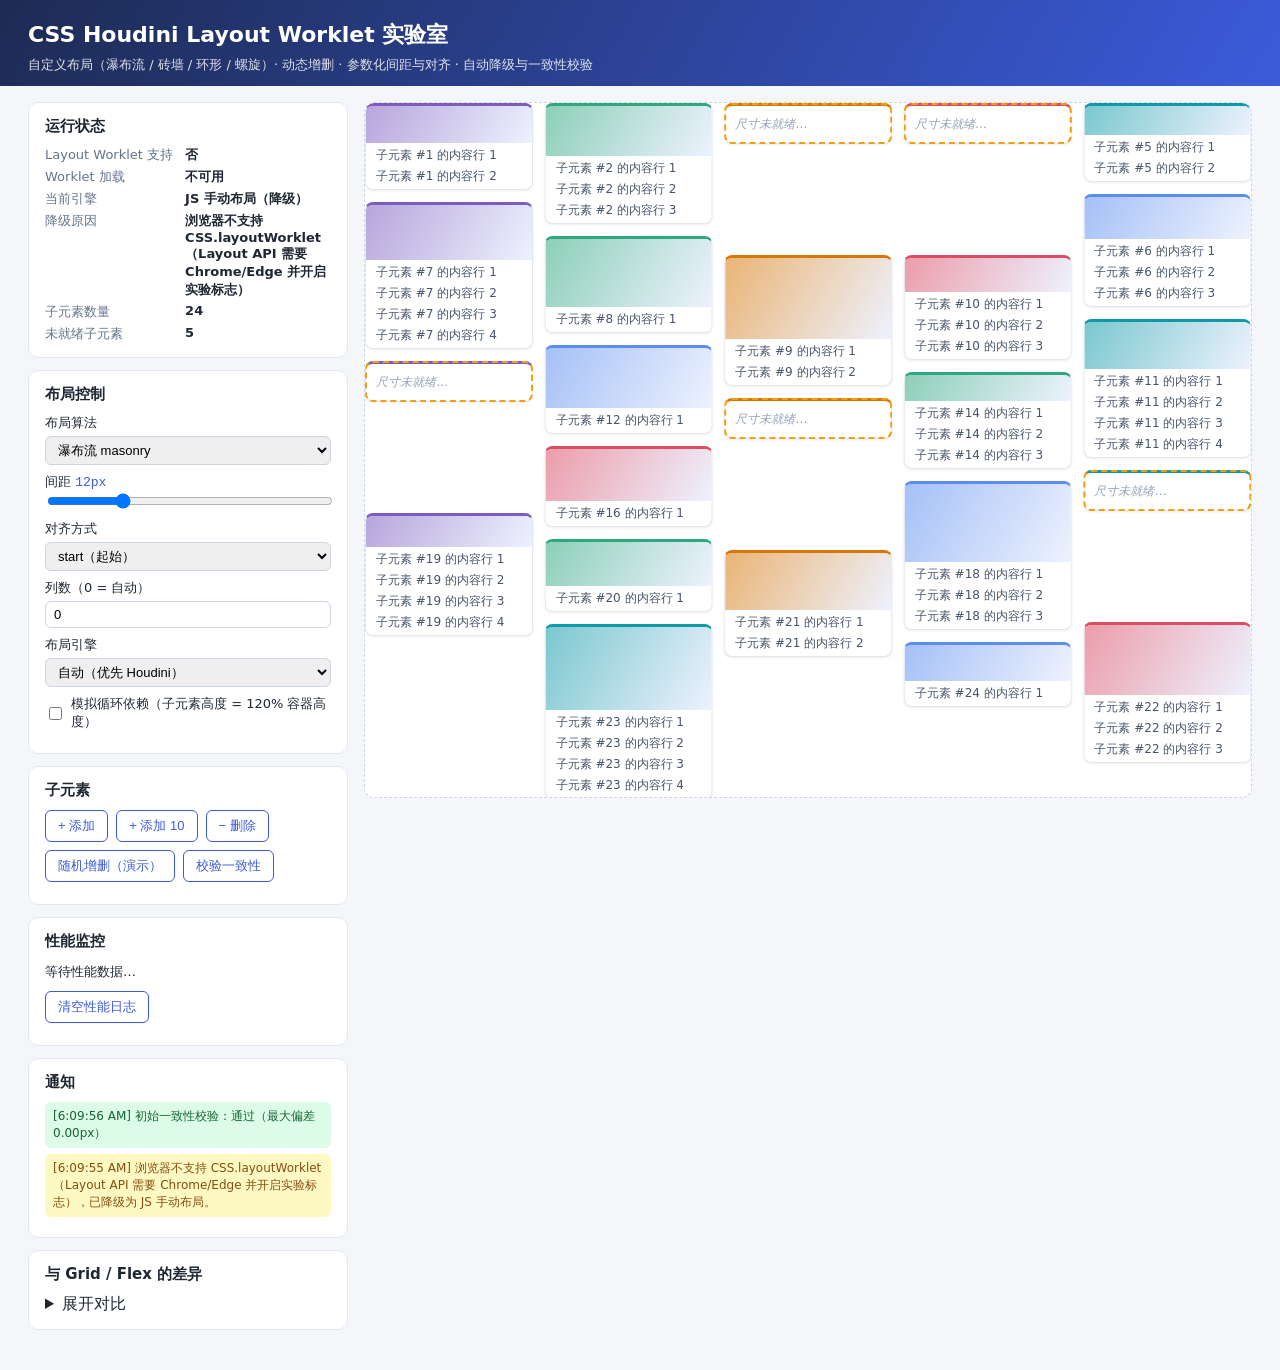
==== index.html @ 1658e97b "codex: 生成代码" ====
<!doctype html>
<html lang="zh-CN">
<head>
<meta charset="utf-8">
<meta name="viewport" content="width=device-width, initial-scale=1">
<title>CSS Houdini Layout Worklet 实验室</title>
<link rel="stylesheet" href="styles.css">
</head>
<body>
<header class="site-header">
  <h1>CSS Houdini Layout Worklet 实验室</h1>
  <p>自定义布局（瀑布流 / 砖墙 / 环形 / 螺旋）· 动态增删 · 参数化间距与对齐 · 自动降级与一致性校验</p>
</header>

<main class="layout">
  <aside class="panel">
    <section class="card">
      <h2>运行状态</h2>
      <dl id="status-list" class="status-list"></dl>
    </section>

    <section class="card">
      <h2>布局控制</h2>
      <label>布局算法
        <select id="ctl-mode">
          <option value="masonry">瀑布流 masonry</option>
          <option value="brick">砖墙 brick</option>
          <option value="ring">环形 ring</option>
          <option value="spiral">螺旋 spiral</option>
        </select>
      </label>
      <label>间距 <span id="ctl-gap-value" class="mono">12px</span>
        <input id="ctl-gap" type="range" min="0" max="48" step="2" value="12">
      </label>
      <label>对齐方式
        <select id="ctl-align">
          <option value="start">start（起始）</option>
          <option value="center">center（居中）</option>
          <option value="end">end（末尾）</option>
        </select>
      </label>
      <label>列数（0 = 自动）
        <input id="ctl-columns" type="number" min="0" max="8" step="1" value="0">
      </label>
      <label>布局引擎
        <select id="ctl-engine">
          <option value="auto">自动（优先 Houdini）</option>
          <option value="houdini">强制 Houdini Worklet</option>
          <option value="fallback">强制 JS 降级</option>
        </select>
      </label>
      <label class="checkbox">
        <input id="ctl-cycle" type="checkbox"> 模拟循环依赖（子元素高度 = 120% 容器高度）
      </label>
    </section>

    <section class="card">
      <h2>子元素</h2>
      <div class="btn-row">
        <button id="btn-add">+ 添加</button>
        <button id="btn-add10">+ 添加 10</button>
        <button id="btn-remove">− 删除</button>
      </div>
      <div class="btn-row">
        <button id="btn-churn">随机增删（演示）</button>
        <button id="btn-verify">校验一致性</button>
      </div>
    </section>

    <section class="card">
      <h2>性能监控</h2>
      <div id="perf-stats" class="perf">等待性能数据…</div>
      <div class="btn-row"><button id="btn-clear-metrics">清空性能日志</button></div>
    </section>

    <section class="card">
      <h2>通知</h2>
      <ul id="notices" class="notices"></ul>
    </section>

    <section class="card">
      <h2>与 Grid / Flex 的差异</h2>
      <details>
        <summary>展开对比</summary>
        <ul class="cmp">
          <li><b>表达能力</b>：Grid/Flex 是一维/二维规则流；环形、螺旋、最短列瀑布流无法用声明式 Grid/Flex 表达，Layout Worklet 可任意编程。</li>
          <li><b>瀑布流</b>：Grid 的 <code>masonry</code> 值长期停留在实验阶段；Flex 多列会按列填充而非按最短列。Worklet 直接实现"最短列优先"。</li>
          <li><b>性能</b>：Worklet 布局运行在浏览器布局管线内，无需 JS 测量-写回往返；降级引擎则需测量→计算→写 transform，多一次布局抖动。</li>
          <li><b>响应式</b>：Grid/Flex 用媒体查询；Worklet 在 <code>layout()</code> 内直接读取容器约束做条件布局（类容器查询）。</li>
          <li><b>兼容性</b>：Grid/Flex 全平台支持；Layout Worklet 目前仅 Chromium（需开启实验标志），生产环境必须降级。</li>
        </ul>
      </details>
    </section>
  </aside>

  <section class="stage">
    <div id="container" class="layout-container"></div>
  </section>
</main>

<script src="js/layout-algorithms.js"></script>
<script src="js/fallback.js"></script>
<script src="js/main.js"></script>
</body>
</html>
---- styles.css ----
/* ---------- 基础 ---------- */
* { box-sizing: border-box; }
body {
  margin: 0;
  font-family: "PingFang SC", "Microsoft YaHei", system-ui, sans-serif;
  background: #f4f6fa;
  color: #1f2733;
}
.site-header {
  padding: 20px 28px 12px;
  background: linear-gradient(120deg, #1d2b53, #3b5bdb);
  color: #fff;
}
.site-header h1 { margin: 0 0 6px; font-size: 22px; }
.site-header p { margin: 0; opacity: .85; font-size: 13px; }

.layout {
  display: grid;
  grid-template-columns: 320px 1fr;
  gap: 16px;
  padding: 16px 28px 40px;
  align-items: start;
}
.panel { display: flex; flex-direction: column; gap: 12px; }
.card {
  background: #fff;
  border: 1px solid #e2e8f0;
  border-radius: 10px;
  padding: 14px 16px;
}
.card h2 { margin: 0 0 10px; font-size: 15px; }
.card label { display: block; margin: 8px 0; font-size: 13px; }
.card select, .card input[type="number"] {
  width: 100%; margin-top: 4px; padding: 5px 8px;
  border: 1px solid #cbd5e1; border-radius: 6px; font-size: 13px;
}
.card input[type="range"] { width: 100%; }
.checkbox { display: flex !important; gap: 6px; align-items: center; }
.mono { font-family: ui-monospace, monospace; color: #3b5bdb; }

.status-list { display: grid; grid-template-columns: auto 1fr; gap: 4px 12px; margin: 0; font-size: 13px; }
.status-list dt { color: #64748b; }
.status-list dd { margin: 0; font-weight: 600; }

.btn-row { display: flex; gap: 8px; margin: 8px 0; flex-wrap: wrap; }
button {
  padding: 6px 12px; border: 1px solid #3b5bdb; border-radius: 6px;
  background: #fff; color: #3b5bdb; font-size: 13px; cursor: pointer;
}
button:hover { background: #3b5bdb; color: #fff; }

.perf { font-size: 13px; line-height: 1.7; }
.perf-warning { color: #b91c1c; font-weight: 600; }
.perf-ok { color: #15803d; }

.notices { list-style: none; margin: 0; padding: 0; font-size: 12px; max-height: 180px; overflow: auto; }
.notice { padding: 6px 8px; border-radius: 6px; margin-bottom: 6px; background: #f1f5f9; }
.notice.ok { background: #dcfce7; color: #166534; }
.notice.warn { background: #fef9c3; color: #854d0e; }
.notice.error { background: #fee2e2; color: #991b1b; }

/* ---------- 布局容器 ---------- */
.stage { min-width: 0; }
.layout-container {
  /* 布局参数：worklet 与降级引擎都从自定义属性读取，保证行为一致 */
  --layout-mode: masonry;
  --gap: 12;
  --align: start;
  --columns: 0;
  --row-height: 120;
  --item-size: 160;
  --estimated-height: 140;

  position: relative;
  display: block;
  background: #fff;
  border: 1px dashed #cbd5e1;
  border-radius: 10px;
  overflow: hidden;
  transition: height .2s ease;
}
/* worklet 就绪后切换为自定义布局 */
.layout-container.worklet { display: layout(houdini); height: auto !important; }

/* ---------- 子元素 ---------- */
.item {
  margin: 0;
  border-radius: 8px;
  background: #fff;
  border: 1px solid #e2e8f0;
  border-top: 3px solid var(--hue-accent, #5b8def);
  box-shadow: 0 1px 3px rgba(15, 23, 42, .08);
  font-size: 12px;
  color: #475569;
  overflow: hidden;
}
.item p { margin: 4px 10px; }
.item-banner {
  background: linear-gradient(120deg, var(--hue-accent, #5b8def), #dfe7fd);
  opacity: .55;
}
.item .pending-label {
  display: block; padding: 10px; color: #94a3b8; font-style: italic;
}
.item.estimated { outline: 2px dashed #f59e0b; outline-offset: -2px; }

/* 降级引擎：绝对定位 + transform 摆放 */
.layout-container:not(.worklet) .item {
  position: absolute;
  left: 0;
  top: 0;
  transition: transform .25s ease;
}
/* worklet 引擎：由 layout(houdini) 摆放，清除手动定位 */
.layout-container.worklet .item {
  position: static;
  transform: none !important;
  width: auto !important;
}

/* 尺寸未就绪信号 -> worklet 通过 childInputProperties 读取 */
.item[data-pending="true"] { --pending: 1; }

/* 循环依赖模拟：子元素高度依赖容器高度，容器高度又依赖子元素 */
.layout-container.cycle-sim .item:nth-child(3n) { height: 120%; }

@media (max-width: 900px) {
  .layout { grid-template-columns: 1fr; }
}

.cmp { margin: 8px 0 0; padding-left: 18px; font-size: 12px; line-height: 1.7; }
.cmp code { background: #f1f5f9; padding: 0 4px; border-radius: 4px; }
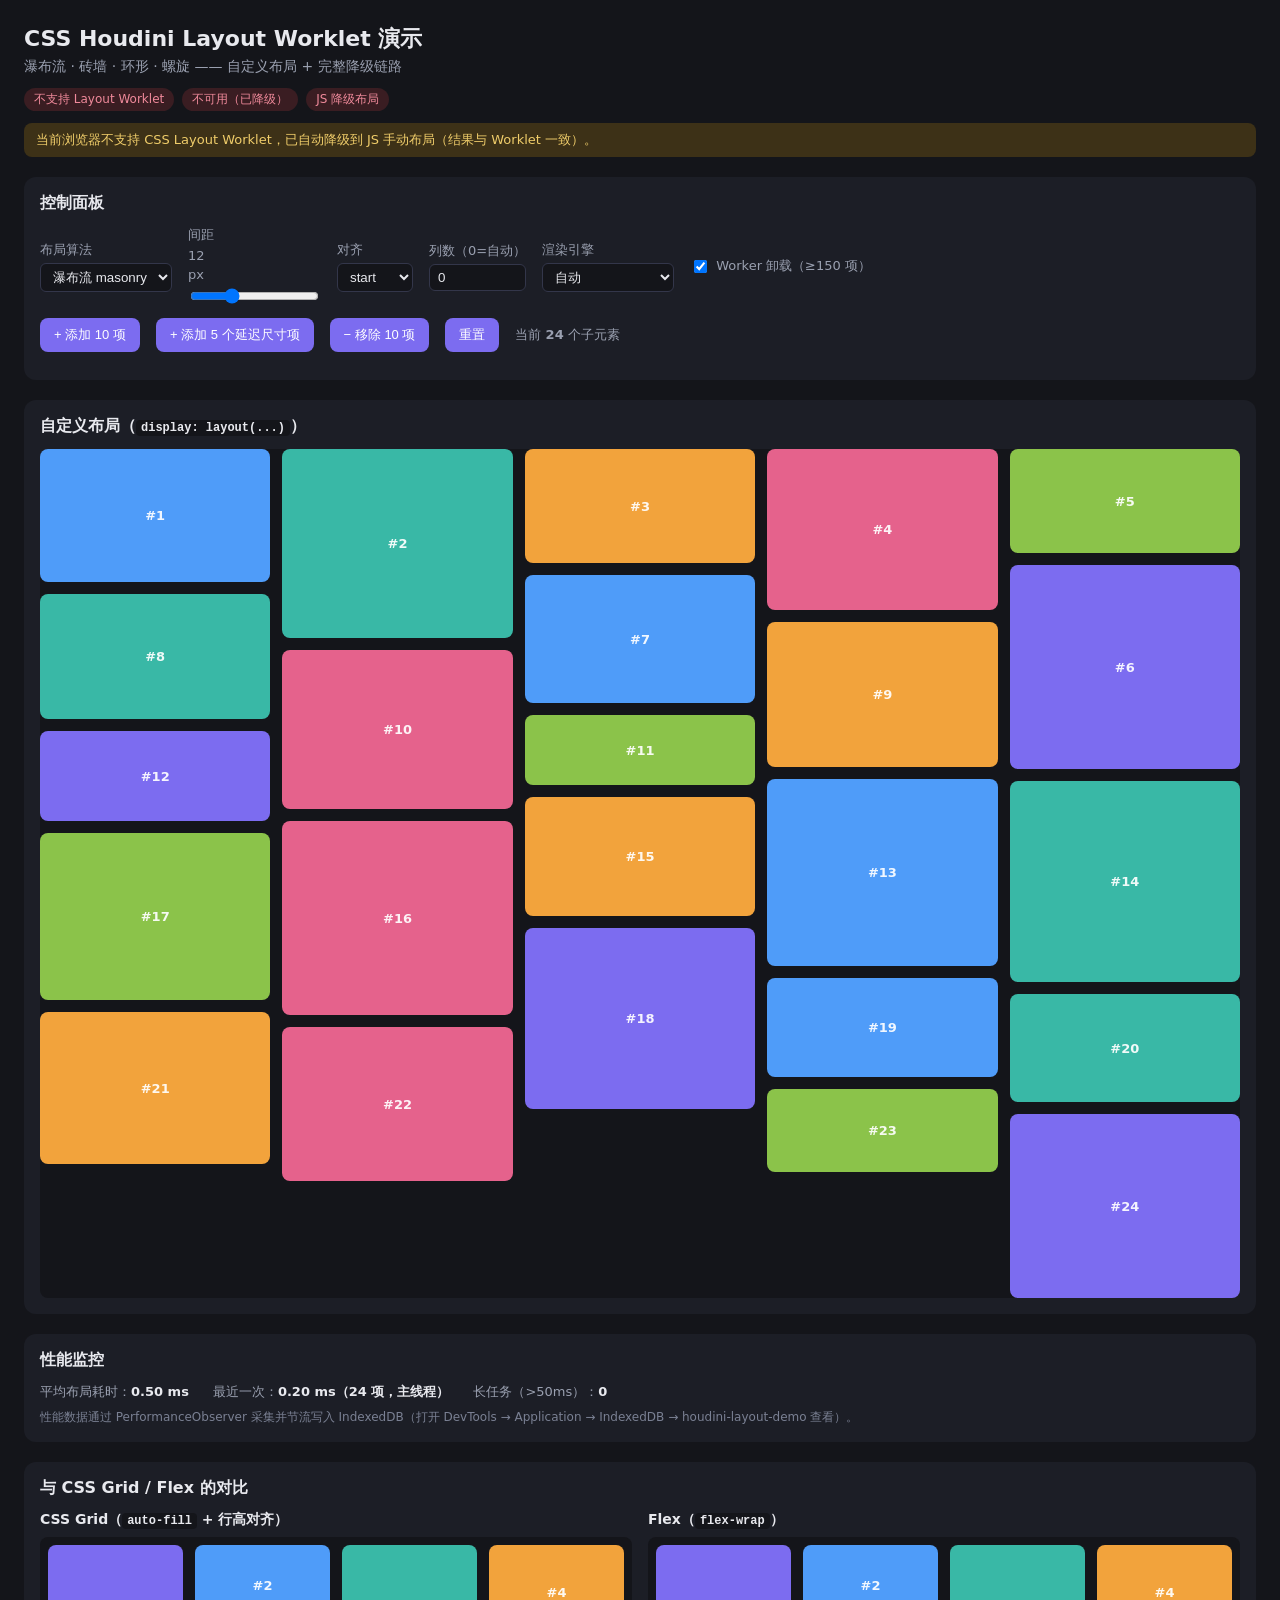
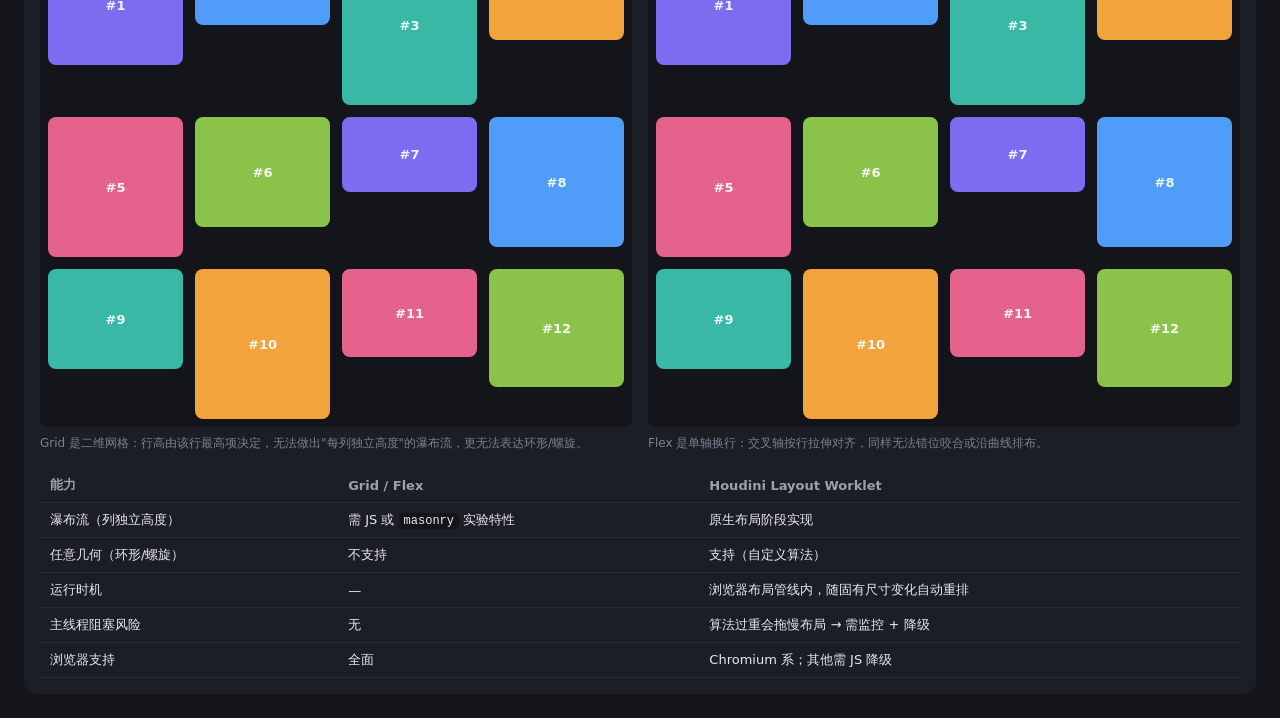
==== commit 4c055edd: "codex: 生成代码" ====
--- a/index.html
+++ b/index.html
@@ -1,105 +1,111 @@
-<!doctype html>
+<!DOCTYPE html>
 <html lang="zh-CN">
 <head>
-<meta charset="utf-8">
-<meta name="viewport" content="width=device-width, initial-scale=1">
-<title>CSS Houdini Layout Worklet 实验室</title>
-<link rel="stylesheet" href="styles.css">
+  <meta charset="UTF-8">
+  <meta name="viewport" content="width=device-width, initial-scale=1.0">
+  <title>CSS Houdini Layout Worklet 演示</title>
+  <link rel="stylesheet" href="styles.css">
 </head>
 <body>
-<header class="site-header">
-  <h1>CSS Houdini Layout Worklet 实验室</h1>
-  <p>自定义布局（瀑布流 / 砖墙 / 环形 / 螺旋）· 动态增删 · 参数化间距与对齐 · 自动降级与一致性校验</p>
-</header>
+  <header>
+    <h1>CSS Houdini Layout Worklet 演示</h1>
+    <p class="subtitle">瀑布流 · 砖墙 · 环形 · 螺旋 —— 自定义布局 + 完整降级链路</p>
+    <div class="status-bar">
+      <span class="status" id="status-support">检测中…</span>
+      <span class="status" id="status-worklet">检测中…</span>
+      <span class="status" id="status-mode">—</span>
+    </div>
+  </header>
 
-<main class="layout">
-  <aside class="panel">
-    <section class="card">
-      <h2>运行状态</h2>
-      <dl id="status-list" class="status-list"></dl>
-    </section>
+  <div id="alerts"></div>
 
-    <section class="card">
-      <h2>布局控制</h2>
+  <section class="panel">
+    <h2>控制面板</h2>
+    <div class="controls">
       <label>布局算法
-        <select id="ctl-mode">
+        <select id="layout-type">
           <option value="masonry">瀑布流 masonry</option>
           <option value="brick">砖墙 brick</option>
           <option value="ring">环形 ring</option>
           <option value="spiral">螺旋 spiral</option>
         </select>
       </label>
-      <label>间距 <span id="ctl-gap-value" class="mono">12px</span>
-        <input id="ctl-gap" type="range" min="0" max="48" step="2" value="12">
+      <label>间距 <span id="gap-value">12</span>px
+        <input type="range" id="gap" min="0" max="40" value="12">
       </label>
-      <label>对齐方式
-        <select id="ctl-align">
-          <option value="start">start（起始）</option>
-          <option value="center">center（居中）</option>
-          <option value="end">end（末尾）</option>
+      <label>对齐
+        <select id="align">
+          <option value="start">start</option>
+          <option value="center">center</option>
+          <option value="end">end</option>
         </select>
       </label>
-      <label>列数（0 = 自动）
-        <input id="ctl-columns" type="number" min="0" max="8" step="1" value="0">
+      <label>列数（0=自动）
+        <input type="number" id="columns" min="0" max="8" value="0">
       </label>
-      <label>布局引擎
-        <select id="ctl-engine">
-          <option value="auto">自动（优先 Houdini）</option>
-          <option value="houdini">强制 Houdini Worklet</option>
-          <option value="fallback">强制 JS 降级</option>
+      <label>渲染引擎
+        <select id="engine">
+          <option value="auto">自动</option>
+          <option value="houdini">Houdini Worklet</option>
+          <option value="fallback">JS 降级</option>
         </select>
       </label>
       <label class="checkbox">
-        <input id="ctl-cycle" type="checkbox"> 模拟循环依赖（子元素高度 = 120% 容器高度）
+        <input type="checkbox" id="use-worker" checked> Worker 卸载（&ge;150 项）
       </label>
-    </section>
+    </div>
+    <div class="controls">
+      <button id="add">+ 添加 10 项</button>
+      <button id="add-late">+ 添加 5 个延迟尺寸项</button>
+      <button id="remove">− 移除 10 项</button>
+      <button id="reset">重置</button>
+      <span class="count">当前 <strong id="count">0</strong> 个子元素</span>
+    </div>
+  </section>
 
-    <section class="card">
-      <h2>子元素</h2>
-      <div class="btn-row">
-        <button id="btn-add">+ 添加</button>
-        <button id="btn-add10">+ 添加 10</button>
-        <button id="btn-remove">− 删除</button>
+  <section class="panel">
+    <h2>自定义布局（<code>display: layout(...)</code>）</h2>
+    <div id="demo"></div>
+  </section>
+
+  <section class="panel">
+    <h2>性能监控</h2>
+    <div class="perf">
+      <span>平均布局耗时：<strong id="perf-avg">—</strong></span>
+      <span>最近一次：<strong id="perf-last">—</strong></span>
+      <span>长任务（&gt;50ms）：<strong id="perf-longtasks">0</strong></span>
+    </div>
+    <p class="note">性能数据通过 PerformanceObserver 采集并节流写入 IndexedDB（打开 DevTools → Application → IndexedDB → houdini-layout-demo 查看）。</p>
+  </section>
+
+  <section class="panel">
+    <h2>与 CSS Grid / Flex 的对比</h2>
+    <div class="compare">
+      <div>
+        <h3>CSS Grid（<code>auto-fill</code> + 行高对齐）</h3>
+        <div id="compare-grid" class="compare-box"></div>
+        <p class="note">Grid 是二维网格：行高由该行最高项决定，无法做出"每列独立高度"的瀑布流，更无法表达环形/螺旋。</p>
       </div>
-      <div class="btn-row">
-        <button id="btn-churn">随机增删（演示）</button>
-        <button id="btn-verify">校验一致性</button>
+      <div>
+        <h3>Flex（<code>flex-wrap</code>）</h3>
+        <div id="compare-flex" class="compare-box"></div>
+        <p class="note">Flex 是单轴换行：交叉轴按行拉伸对齐，同样无法错位咬合或沿曲线排布。</p>
       </div>
-    </section>
+    </div>
+    <table class="diff">
+      <thead>
+        <tr><th>能力</th><th>Grid / Flex</th><th>Houdini Layout Worklet</th></tr>
+      </thead>
+      <tbody>
+        <tr><td>瀑布流（列独立高度）</td><td>需 JS 或 <code>masonry</code> 实验特性</td><td>原生布局阶段实现</td></tr>
+        <tr><td>任意几何（环形/螺旋）</td><td>不支持</td><td>支持（自定义算法）</td></tr>
+        <tr><td>运行时机</td><td>—</td><td>浏览器布局管线内，随固有尺寸变化自动重排</td></tr>
+        <tr><td>主线程阻塞风险</td><td>无</td><td>算法过重会拖慢布局 → 需监控 + 降级</td></tr>
+        <tr><td>浏览器支持</td><td>全面</td><td>Chromium 系；其他需 JS 降级</td></tr>
+      </tbody>
+    </table>
+  </section>
 
-    <section class="card">
-      <h2>性能监控</h2>
-      <div id="perf-stats" class="perf">等待性能数据…</div>
-      <div class="btn-row"><button id="btn-clear-metrics">清空性能日志</button></div>
-    </section>
-
-    <section class="card">
-      <h2>通知</h2>
-      <ul id="notices" class="notices"></ul>
-    </section>
-
-    <section class="card">
-      <h2>与 Grid / Flex 的差异</h2>
-      <details>
-        <summary>展开对比</summary>
-        <ul class="cmp">
-          <li><b>表达能力</b>：Grid/Flex 是一维/二维规则流；环形、螺旋、最短列瀑布流无法用声明式 Grid/Flex 表达，Layout Worklet 可任意编程。</li>
-          <li><b>瀑布流</b>：Grid 的 <code>masonry</code> 值长期停留在实验阶段；Flex 多列会按列填充而非按最短列。Worklet 直接实现"最短列优先"。</li>
-          <li><b>性能</b>：Worklet 布局运行在浏览器布局管线内，无需 JS 测量-写回往返；降级引擎则需测量→计算→写 transform，多一次布局抖动。</li>
-          <li><b>响应式</b>：Grid/Flex 用媒体查询；Worklet 在 <code>layout()</code> 内直接读取容器约束做条件布局（类容器查询）。</li>
-          <li><b>兼容性</b>：Grid/Flex 全平台支持；Layout Worklet 目前仅 Chromium（需开启实验标志），生产环境必须降级。</li>
-        </ul>
-      </details>
-    </section>
-  </aside>
-
-  <section class="stage">
-    <div id="container" class="layout-container"></div>
-  </section>
-</main>
-
-<script src="js/layout-algorithms.js"></script>
-<script src="js/fallback.js"></script>
-<script src="js/main.js"></script>
+  <script type="module" src="main.js"></script>
 </body>
 </html>
--- a/styles.css
+++ b/styles.css
@@ -1,132 +1,145 @@
-/* ---------- 基础 ---------- */
 * { box-sizing: border-box; }
+
 body {
   margin: 0;
-  font-family: "PingFang SC", "Microsoft YaHei", system-ui, sans-serif;
-  background: #f4f6fa;
-  color: #1f2733;
+  padding: 24px;
+  font-family: system-ui, "PingFang SC", "Microsoft YaHei", sans-serif;
+  background: #14151a;
+  color: #e8e9ee;
 }
-.site-header {
-  padding: 20px 28px 12px;
-  background: linear-gradient(120deg, #1d2b53, #3b5bdb);
+
+header h1 { margin: 0 0 4px; font-size: 22px; }
+.subtitle { margin: 0 0 12px; color: #9aa0b0; font-size: 14px; }
+
+.status-bar { display: flex; gap: 8px; flex-wrap: wrap; }
+.status {
+  padding: 3px 10px;
+  border-radius: 999px;
+  font-size: 12px;
+  background: #2a2c36;
+  color: #9aa0b0;
+}
+.status.ok { background: #1d3a2a; color: #6fd69a; }
+.status.bad { background: #3a1d22; color: #f08a9b; }
+
+#alerts { margin: 12px 0 0; }
+.alert {
+  padding: 8px 12px;
+  border-radius: 8px;
+  margin-bottom: 8px;
+  font-size: 13px;
+}
+.alert-info { background: #1f2a44; color: #9ec1ff; }
+.alert-warn { background: #3d3117; color: #f0cd6a; }
+.alert-error { background: #3a1d22; color: #f08a9b; }
+
+.panel {
+  margin-top: 20px;
+  padding: 16px;
+  background: #1c1e26;
+  border-radius: 12px;
+}
+.panel h2 { margin: 0 0 12px; font-size: 16px; }
+.panel h3 { margin: 0 0 8px; font-size: 14px; }
+
+.controls {
+  display: flex;
+  gap: 16px;
+  flex-wrap: wrap;
+  align-items: center;
+  margin-bottom: 12px;
+}
+.controls label { display: flex; flex-direction: column; gap: 4px; font-size: 13px; color: #9aa0b0; }
+.controls label.checkbox { flex-direction: row; align-items: center; gap: 6px; }
+.controls select, .controls input[type="number"] {
+  background: #14151a;
+  color: #e8e9ee;
+  border: 1px solid #33364a;
+  border-radius: 6px;
+  padding: 5px 8px;
+}
+.controls button {
+  background: #7c6cf0;
   color: #fff;
+  border: 0;
+  border-radius: 8px;
+  padding: 8px 14px;
+  cursor: pointer;
+  font-size: 13px;
 }
-.site-header h1 { margin: 0 0 6px; font-size: 22px; }
-.site-header p { margin: 0; opacity: .85; font-size: 13px; }
+.controls button:hover { background: #8d7ef5; }
+.count { font-size: 13px; color: #9aa0b0; }
 
-.layout {
-  display: grid;
-  grid-template-columns: 320px 1fr;
-  gap: 16px;
-  padding: 16px 28px 40px;
-  align-items: start;
+/* 演示容器：Houdini 模式下 display 由 JS 设置为 layout(<type>) */
+#demo {
+  width: 100%;
+  min-height: 60px;
+  background: #14151a;
+  border-radius: 8px;
+  padding: 0;
 }
-.panel { display: flex; flex-direction: column; gap: 12px; }
-.card {
-  background: #fff;
-  border: 1px solid #e2e8f0;
-  border-radius: 10px;
-  padding: 14px 16px;
-}
-.card h2 { margin: 0 0 10px; font-size: 15px; }
-.card label { display: block; margin: 8px 0; font-size: 13px; }
-.card select, .card input[type="number"] {
-  width: 100%; margin-top: 4px; padding: 5px 8px;
-  border: 1px solid #cbd5e1; border-radius: 6px; font-size: 13px;
-}
-.card input[type="range"] { width: 100%; }
-.checkbox { display: flex !important; gap: 6px; align-items: center; }
-.mono { font-family: ui-monospace, monospace; color: #3b5bdb; }
 
-.status-list { display: grid; grid-template-columns: auto 1fr; gap: 4px 12px; margin: 0; font-size: 13px; }
-.status-list dt { color: #64748b; }
-.status-list dd { margin: 0; font-weight: 600; }
-
-.btn-row { display: flex; gap: 8px; margin: 8px 0; flex-wrap: wrap; }
-button {
-  padding: 6px 12px; border: 1px solid #3b5bdb; border-radius: 6px;
-  background: #fff; color: #3b5bdb; font-size: 13px; cursor: pointer;
-}
-button:hover { background: #3b5bdb; color: #fff; }
-
-.perf { font-size: 13px; line-height: 1.7; }
-.perf-warning { color: #b91c1c; font-weight: 600; }
-.perf-ok { color: #15803d; }
-
-.notices { list-style: none; margin: 0; padding: 0; font-size: 12px; max-height: 180px; overflow: auto; }
-.notice { padding: 6px 8px; border-radius: 6px; margin-bottom: 6px; background: #f1f5f9; }
-.notice.ok { background: #dcfce7; color: #166534; }
-.notice.warn { background: #fef9c3; color: #854d0e; }
-.notice.error { background: #fee2e2; color: #991b1b; }
-
-/* ---------- 布局容器 ---------- */
-.stage { min-width: 0; }
-.layout-container {
-  /* 布局参数：worklet 与降级引擎都从自定义属性读取，保证行为一致 */
-  --layout-mode: masonry;
-  --gap: 12;
-  --align: start;
-  --columns: 0;
-  --row-height: 120;
-  --item-size: 160;
-  --estimated-height: 140;
-
-  position: relative;
-  display: block;
-  background: #fff;
-  border: 1px dashed #cbd5e1;
-  border-radius: 10px;
-  overflow: hidden;
-  transition: height .2s ease;
-}
-/* worklet 就绪后切换为自定义布局 */
-.layout-container.worklet { display: layout(houdini); height: auto !important; }
-
-/* ---------- 子元素 ---------- */
 .item {
-  margin: 0;
+  height: var(--h, 100px);
   border-radius: 8px;
-  background: #fff;
-  border: 1px solid #e2e8f0;
-  border-top: 3px solid var(--hue-accent, #5b8def);
-  box-shadow: 0 1px 3px rgba(15, 23, 42, .08);
-  font-size: 12px;
-  color: #475569;
+  display: flex;
+  align-items: center;
+  justify-content: center;
+  font-size: 13px;
+  font-weight: 600;
+  color: rgba(255, 255, 255, 0.92);
   overflow: hidden;
 }
-.item p { margin: 4px 10px; }
-.item-banner {
-  background: linear-gradient(120deg, var(--hue-accent, #5b8def), #dfe7fd);
-  opacity: .55;
+/* 尺寸未就绪：高度为 0，布局层使用占位尺寸 */
+.item.not-ready {
+  height: 0;
+  min-height: 0;
+  border: 1px dashed #666;
+  color: #999;
+  background: transparent;
 }
-.item .pending-label {
-  display: block; padding: 10px; color: #94a3b8; font-style: italic;
+/* 默认固定项宽：ring/spiral 在两种模式下都使用它，保证降级结果一致；
+   masonry/brick 由 Worklet 的 fixedInlineSize 或降级 JS 的内联 width 覆盖。 */
+#demo .item { width: 120px; }
+
+.perf { display: flex; gap: 24px; flex-wrap: wrap; font-size: 13px; color: #9aa0b0; }
+.perf strong { color: #e8e9ee; }
+.note { font-size: 12px; color: #7a8093; margin: 8px 0 0; }
+
+.compare { display: grid; grid-template-columns: 1fr 1fr; gap: 16px; }
+@media (max-width: 800px) { .compare { grid-template-columns: 1fr; } }
+
+.compare-box { background: #14151a; border-radius: 8px; padding: 8px; min-height: 120px; }
+.compare-box .item { margin-bottom: 0; }
+
+#compare-grid {
+  display: grid;
+  grid-template-columns: repeat(auto-fill, minmax(120px, 1fr));
+  gap: 12px;
 }
-.item.estimated { outline: 2px dashed #f59e0b; outline-offset: -2px; }
+#compare-flex {
+  display: flex;
+  flex-wrap: wrap;
+  gap: 12px;
+  align-items: stretch;
+}
+#compare-flex .item { flex: 1 1 120px; }
 
-/* 降级引擎：绝对定位 + transform 摆放 */
-.layout-container:not(.worklet) .item {
-  position: absolute;
-  left: 0;
-  top: 0;
-  transition: transform .25s ease;
+.diff {
+  width: 100%;
+  margin-top: 16px;
+  border-collapse: collapse;
+  font-size: 13px;
 }
-/* worklet 引擎：由 layout(houdini) 摆放，清除手动定位 */
-.layout-container.worklet .item {
-  position: static;
-  transform: none !important;
-  width: auto !important;
+.diff th, .diff td {
+  text-align: left;
+  padding: 8px 10px;
+  border-bottom: 1px solid #2a2c36;
 }
-
-/* 尺寸未就绪信号 -> worklet 通过 childInputProperties 读取 */
-.item[data-pending="true"] { --pending: 1; }
-
-/* 循环依赖模拟：子元素高度依赖容器高度，容器高度又依赖子元素 */
-.layout-container.cycle-sim .item:nth-child(3n) { height: 120%; }
-
-@media (max-width: 900px) {
-  .layout { grid-template-columns: 1fr; }
+.diff th { color: #9aa0b0; font-weight: 600; }
+code {
+  background: #14151a;
+  padding: 1px 5px;
+  border-radius: 4px;
+  font-size: 12px;
 }
-
-.cmp { margin: 8px 0 0; padding-left: 18px; font-size: 12px; line-height: 1.7; }
-.cmp code { background: #f1f5f9; padding: 0 4px; border-radius: 4px; }
